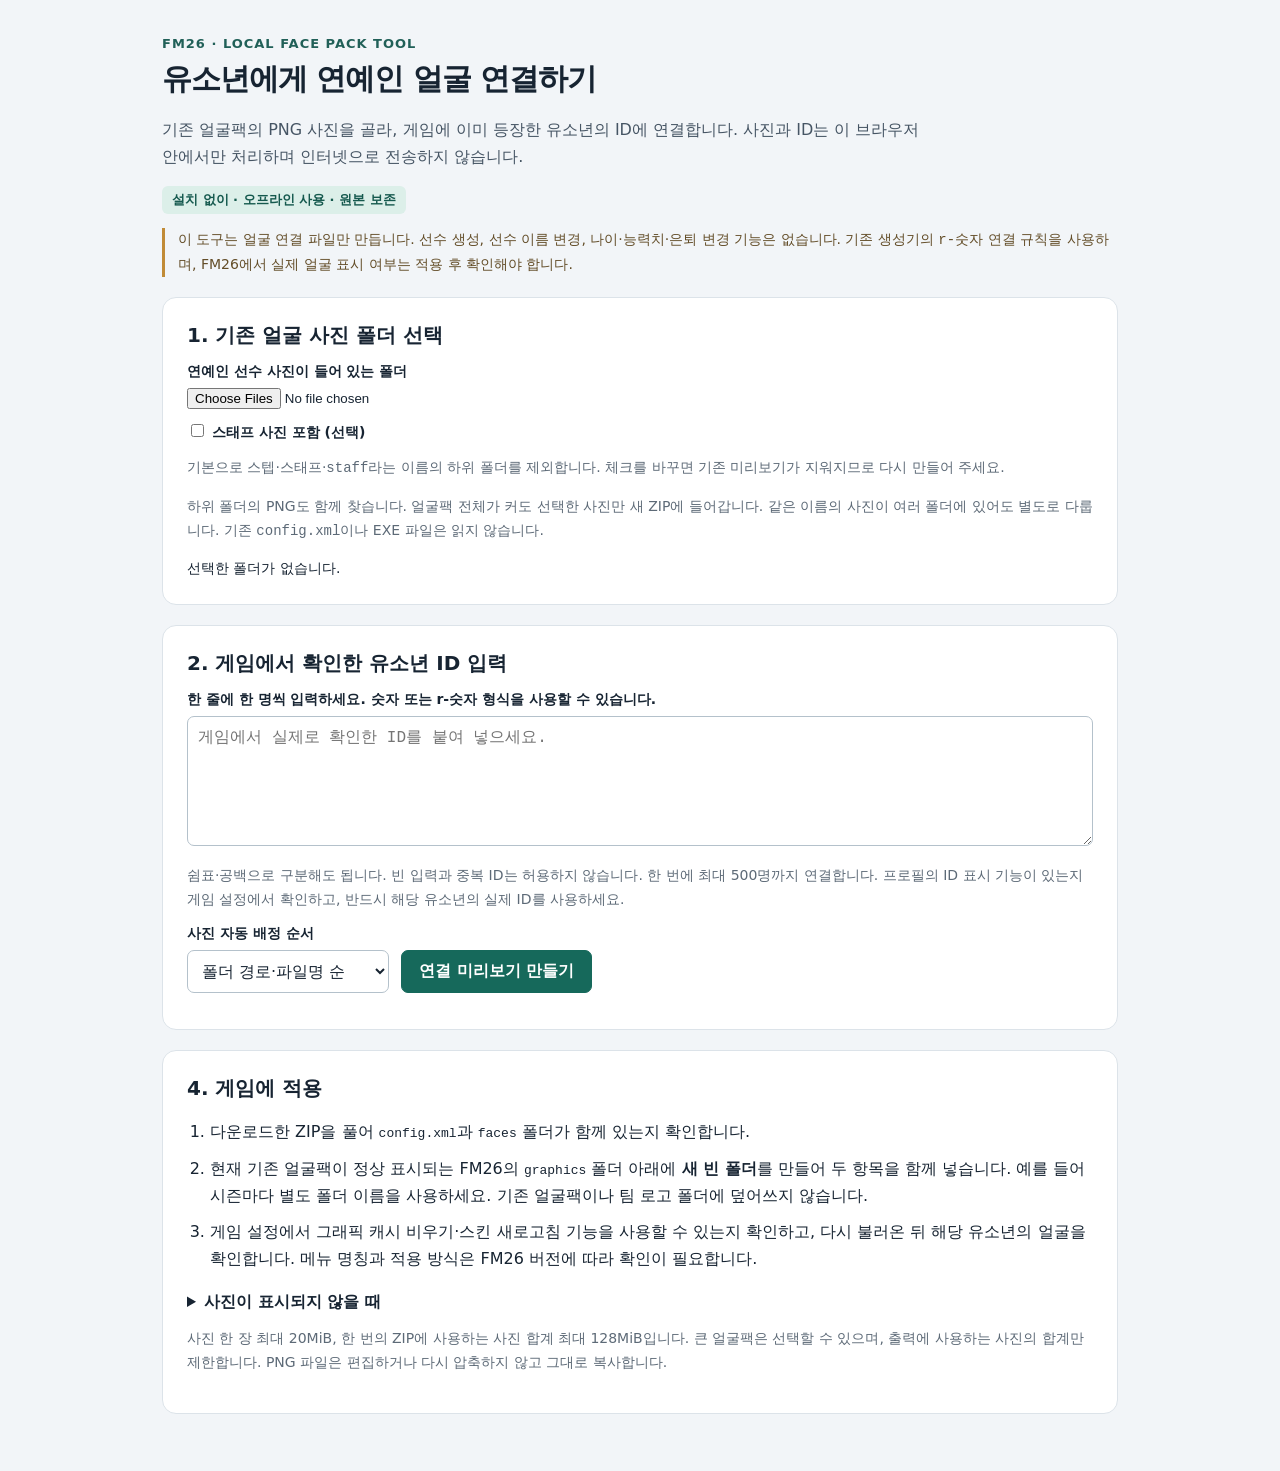
==== web/face.html @ f47c6955 "Add persistent career tools and long-play XML variants" ====
<!doctype html>
<html lang="ko">
<head>
  <meta charset="utf-8">
  <meta name="viewport" content="width=device-width,initial-scale=1">
  <meta http-equiv="Content-Security-Policy" content="default-src 'none'; script-src 'self'; style-src 'unsafe-inline'; img-src blob:; connect-src 'none'; object-src 'none'; base-uri 'none'; form-action 'none'">
  <title>FM26 유소년 얼굴 연결 도우미</title>
  <style>
    :root { color-scheme: light; font-family: system-ui,-apple-system,'Malgun Gothic',sans-serif; color:#172432; background:#f2f5f8; }
    * { box-sizing:border-box; } body { margin:0; } main { max-width:1000px; margin:auto; padding:36px 22px 60px; }
    h1 { font-size:30px; margin:8px 0 12px; letter-spacing:-1px; } h2 { font-size:20px; margin:0 0 14px; }
    p { line-height:1.7; } .eyebrow { color:#216058; font-weight:750; font-size:13px; letter-spacing:1px; }
    .intro { color:#465564; max-width:760px; } .badge { display:inline-block; background:#dcefe9; color:#15594e; border-radius:6px; padding:5px 10px; font-size:13px; font-weight:650; }
    section { background:white; border:1px solid #dce3e9; border-radius:14px; padding:24px; margin-top:20px; }
    label { display:block; font-size:14px; font-weight:650; margin:12px 0 7px; } input[type=file] { display:block; max-width:100%; }
    textarea,select,input[type=search] { font:inherit; border:1px solid #b4c1cb; border-radius:7px; padding:10px; background:white; color:#172432; }
    textarea { width:100%; min-height:130px; resize:vertical; font-family:ui-monospace,monospace; }
    button { font:inherit; font-weight:650; background:#16695b; border:1px solid #16695b; color:white; border-radius:7px; padding:10px 17px; cursor:pointer; }
    button:hover { background:#0e5146; } button:disabled { cursor:default; opacity:.45; } button.secondary { background:white; color:#244a56; border-color:#b4c1cb; }
    button.secondary:hover { background:#eef4f6; } button.small { padding:7px 12px; font-size:13px; }
    :focus-visible { outline:3px solid #b57600; outline-offset:3px; } .muted { color:#5d6a77; font-size:14px; line-height:1.7; }
    .note { border-left:3px solid #c18b37; padding-left:13px; color:#634d28; font-size:14px; }
    .controls { display:flex; flex-wrap:wrap; gap:12px; align-items:end; } .controls label { margin-top:0; }
    .status { margin:12px 0 0; font-size:14px; white-space:pre-wrap; line-height:1.6; } .error { color:#ac2c2c; } .ok { color:#166251; }
    #mappingList { list-style:none; margin:15px 0; padding:0; display:grid; grid-template-columns:repeat(auto-fit,minmax(280px,1fr)); gap:10px; }
    .mapping { display:flex; align-items:center; gap:14px; border:1px solid #dce3e9; border-radius:9px; padding:12px; min-width:0; }
    .portrait { width:68px; height:78px; flex-shrink:0; object-fit:contain; background:#edf1f4; border-radius:5px; }
    .placeholder { display:flex; align-items:center; justify-content:center; color:#697783; font-size:12px; text-align:center; }
    .mappingInfo { flex:1; min-width:0; } .mappingInfo strong { display:block; font-size:14px; } .filename { overflow-wrap:anywhere; font-size:12px; color:#5d6a77; margin:5px 0 8px; }
    .download { display:flex; align-items:center; gap:14px; flex-wrap:wrap; } .download p { margin:0; }
    details { margin-top:20px; } summary { cursor:pointer; font-weight:650; } ol { padding-left:23px; } li { margin:9px 0; line-height:1.7; } code { overflow-wrap:anywhere; }
    dialog { border:1px solid #bac7d0; border-radius:13px; width:min(900px,94vw); max-height:90vh; padding:20px; }
    dialog::backdrop { background:#142331a6; } .dialogTop { display:flex; align-items:center; justify-content:space-between; gap:15px; }
    .dialogTop h2 { margin:0; } #photoSearch { width:100%; margin:12px 0; }
    #photoGrid { display:grid; grid-template-columns:repeat(auto-fill,minmax(120px,1fr)); gap:10px; margin:14px 0; }
    .photoOption { padding:7px; min-width:0; color:#172432; border-color:#cdd7de; background:#fff; }
    .photoOption:hover { background:#eef5f3; } .photoOption img { width:100%; height:110px; object-fit:contain; background:#edf1f4; }
    .photoOption span { display:block; overflow-wrap:anywhere; font-size:11px; font-weight:400; margin-top:5px; }
    [hidden] { display:none !important; } @media(max-width:600px) { main { padding:24px 14px 45px; } section { padding:18px; } h1 { font-size:25px; } }
  </style>
  <script src="core.js" defer></script>
  <script src="app.js" defer></script>
</head>
<body>
<main>
  <div class="eyebrow">FM26 · LOCAL FACE PACK TOOL</div>
  <h1>유소년에게 연예인 얼굴 연결하기</h1>
  <p class="intro">기존 얼굴팩의 PNG 사진을 골라, 게임에 이미 등장한 유소년의 ID에 연결합니다. 사진과 ID는 이 브라우저 안에서만 처리하며 인터넷으로 전송하지 않습니다.</p>
  <span class="badge">설치 없이 · 오프라인 사용 · 원본 보존</span>
  <p class="note">이 도구는 얼굴 연결 파일만 만듭니다. 선수 생성, 선수 이름 변경, 나이·능력치·은퇴 변경 기능은 없습니다. 기존 생성기의 <code>r-숫자</code> 연결 규칙을 사용하며, FM26에서 실제 얼굴 표시 여부는 적용 후 확인해야 합니다.</p>

  <section>
    <h2>1. 기존 얼굴 사진 폴더 선택</h2>
    <label for="photoFolder">연예인 선수 사진이 들어 있는 폴더</label>
    <input type="file" id="photoFolder" webkitdirectory directory multiple accept="image/png,.png">
    <label for="includeStaff"><input type="checkbox" id="includeStaff"> 스태프 사진 포함 (선택)</label>
    <p class="muted">기본으로 <code>스텝</code>·<code>스태프</code>·<code>staff</code>라는 이름의 하위 폴더를 제외합니다. 체크를 바꾸면 기존 미리보기가 지워지므로 다시 만들어 주세요.</p>
    <p class="muted">하위 폴더의 PNG도 함께 찾습니다. 얼굴팩 전체가 커도 선택한 사진만 새 ZIP에 들어갑니다. 같은 이름의 사진이 여러 폴더에 있어도 별도로 다룹니다. 기존 <code>config.xml</code>이나 EXE 파일은 읽지 않습니다.</p>
    <p id="photoStatus" class="status" aria-live="polite">선택한 폴더가 없습니다.</p>
  </section>

  <section>
    <h2>2. 게임에서 확인한 유소년 ID 입력</h2>
    <label for="ids">한 줄에 한 명씩 입력하세요. 숫자 또는 r-숫자 형식을 사용할 수 있습니다.</label>
    <textarea id="ids" spellcheck="false" placeholder="게임에서 실제로 확인한 ID를 붙여 넣으세요."></textarea>
    <p class="muted">쉼표·공백으로 구분해도 됩니다. 빈 입력과 중복 ID는 허용하지 않습니다. 한 번에 최대 500명까지 연결합니다. 프로필의 ID 표시 기능이 있는지 게임 설정에서 확인하고, 반드시 해당 유소년의 실제 ID를 사용하세요.</p>
    <div class="controls">
      <div>
        <label for="sortOrder">사진 자동 배정 순서</label>
        <select id="sortOrder"><option value="path">폴더 경로·파일명 순</option><option value="name">파일명 순</option><option value="reverse">폴더 경로·파일명 역순</option></select>
      </div>
      <button id="makePreview" type="button">연결 미리보기 만들기</button>
    </div>
    <p id="inputStatus" class="status" role="alert"></p>
  </section>

  <section id="previewSection" hidden>
    <h2>3. 선수별 사진 확인</h2>
    <p id="mappingStatus" class="status" aria-live="polite"></p>
    <p class="muted">‘사진 선택’으로 각 선수의 사진을 바꿀 수 있습니다. 같은 사진을 여러 선수에게 연결할 수도 있습니다. 새 미리보기를 만들면 사진 연결을 처음부터 다시 배정합니다.</p>
    <button id="repeatAssign" class="secondary small" type="button" hidden>사진을 반복해서 빈칸 채우기</button>
    <ul id="mappingList"></ul>
    <div class="download"><button id="downloadZip" type="button" disabled>새 얼굴팩 ZIP 다운로드</button><p id="zipSummary" class="muted"></p></div>
    <p id="downloadStatus" class="status" role="status" aria-live="polite"></p>
  </section>

  <section>
    <h2>4. 게임에 적용</h2>
    <ol>
      <li>다운로드한 ZIP을 풀어 <code>config.xml</code>과 <code>faces</code> 폴더가 함께 있는지 확인합니다.</li>
      <li>현재 기존 얼굴팩이 정상 표시되는 FM26의 <code>graphics</code> 폴더 아래에 <strong>새 빈 폴더</strong>를 만들어 두 항목을 함께 넣습니다. 예를 들어 시즌마다 별도 폴더 이름을 사용하세요. 기존 얼굴팩이나 팀 로고 폴더에 덮어쓰지 않습니다.</li>
      <li>게임 설정에서 그래픽 캐시 비우기·스킨 새로고침 기능을 사용할 수 있는지 확인하고, 다시 불러온 뒤 해당 유소년의 얼굴을 확인합니다. 메뉴 명칭과 적용 방식은 FM26 버전에 따라 확인이 필요합니다.</li>
    </ol>
    <details><summary>사진이 표시되지 않을 때</summary><p class="muted">게임에서 확인한 유소년 ID가 맞는지, ZIP을 푼 뒤 config.xml 옆에 faces 폴더가 있는지, 다른 얼굴팩이 동일한 유소년 ID를 연결하고 있지는 않은지 확인하세요. 이 도구는 기존 생성기에서 확인한 r- 경로를 출력하지만, 실제 FM26 게임 적용은 별도 확인이 필요합니다. 선수 이름은 이 파일로 바뀌지 않습니다.</p></details>
    <p class="muted">사진 한 장 최대 20MiB, 한 번의 ZIP에 사용하는 사진 합계 최대 128MiB입니다. 큰 얼굴팩은 선택할 수 있으며, 출력에 사용하는 사진의 합계만 제한합니다. PNG 파일은 편집하거나 다시 압축하지 않고 그대로 복사합니다.</p>
  </section>
</main>
<dialog id="photoDialog" aria-labelledby="dialogTitle">
  <div class="dialogTop"><h2 id="dialogTitle">사진 선택</h2><button id="closeDialog" class="secondary small" type="button">닫기</button></div>
  <label for="photoSearch">파일명 또는 폴더명 검색</label><input id="photoSearch" type="search" autocomplete="off">
  <p id="searchStatus" class="muted" aria-live="polite"></p><div id="photoGrid"></div>
  <button id="morePhotos" class="secondary" type="button" hidden>다음 사진 보기</button>
</dialog>
</body>
</html>
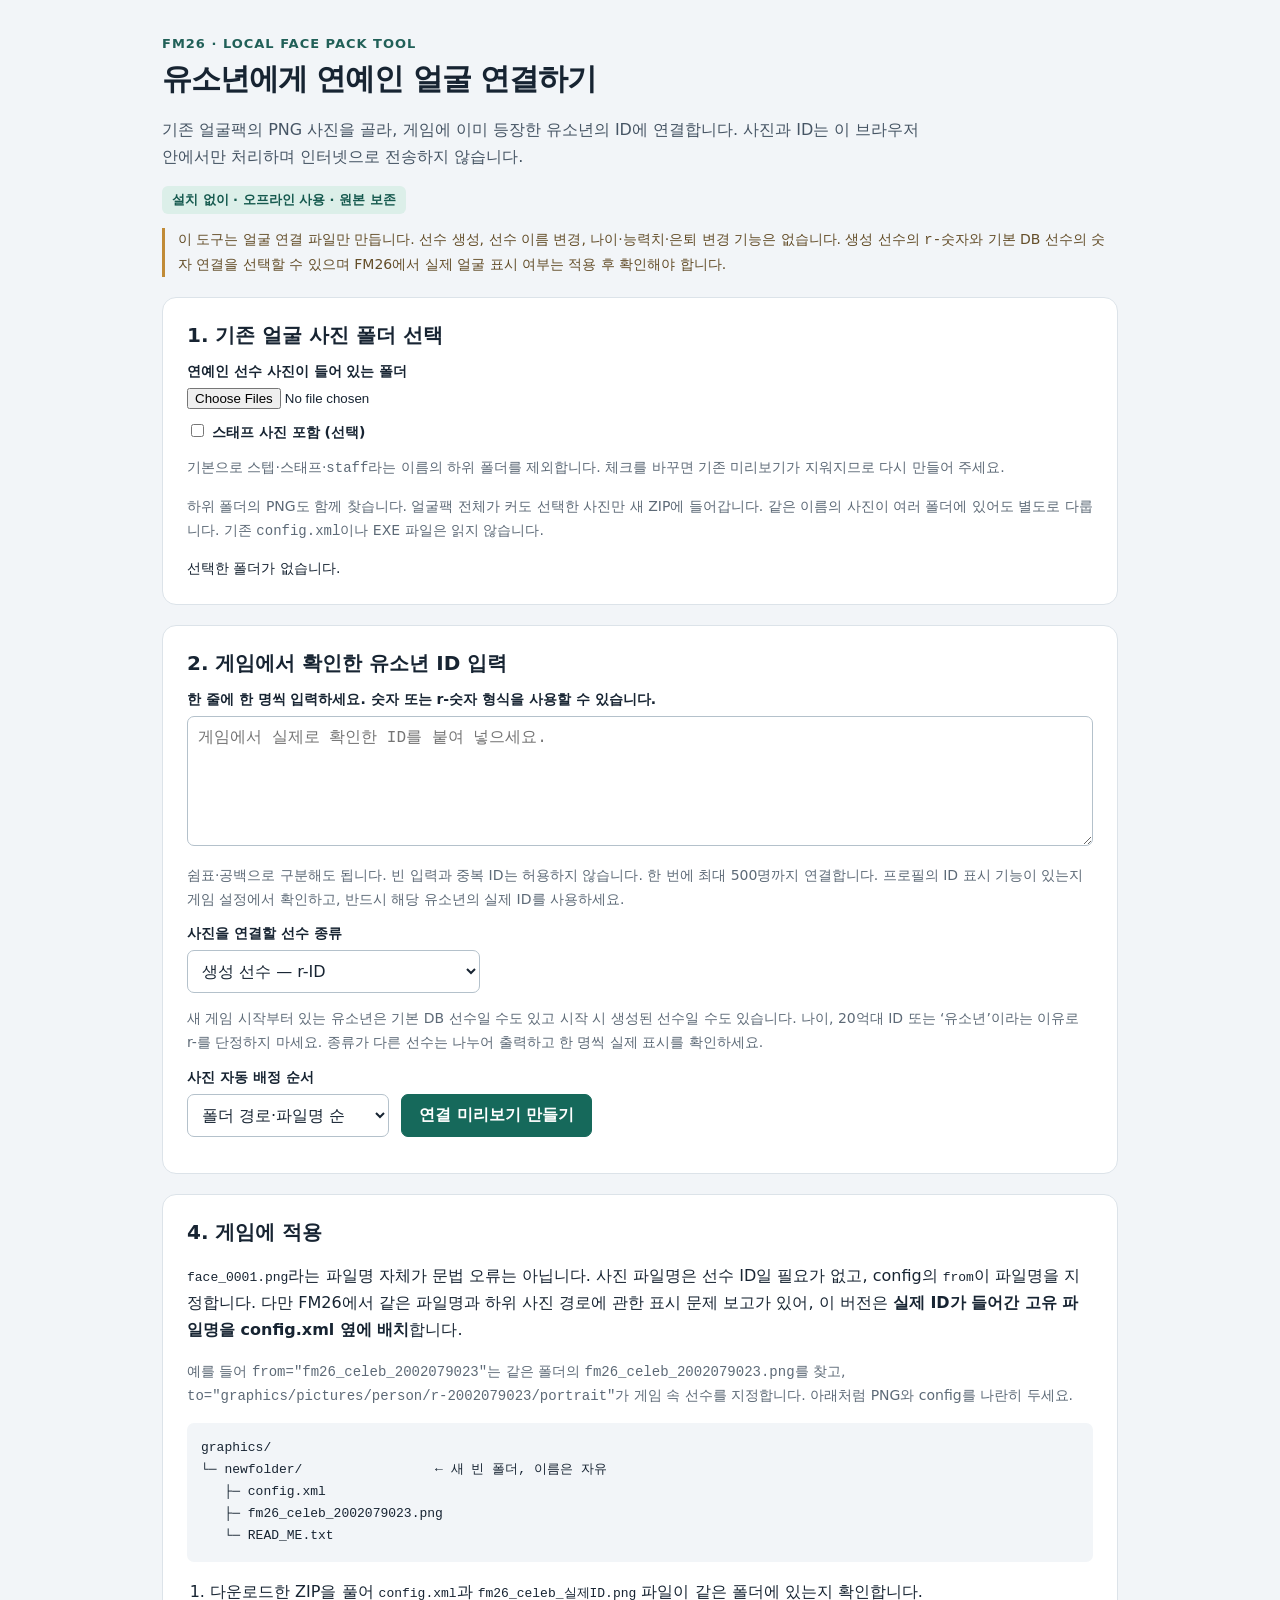
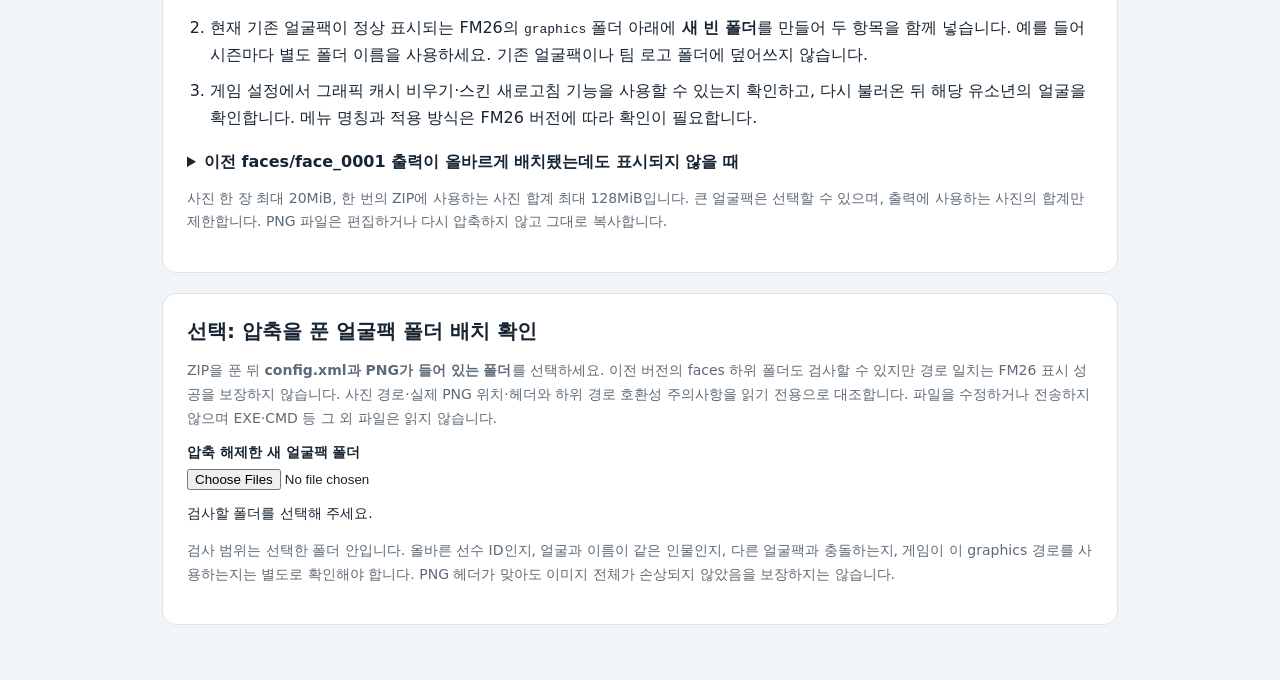
==== commit a75ad5b5: "Repair celebrity face mappings and fund long-term league careers" ====
--- a/web/face.html
+++ b/web/face.html
@@ -40,6 +40,8 @@
   </style>
   <script src="core.js" defer></script>
   <script src="app.js" defer></script>
+  <script src="layout-core.js" defer></script>
+  <script src="layout-app.js" defer></script>
 </head>
 <body>
 <main>
@@ -47,7 +49,7 @@
   <h1>유소년에게 연예인 얼굴 연결하기</h1>
   <p class="intro">기존 얼굴팩의 PNG 사진을 골라, 게임에 이미 등장한 유소년의 ID에 연결합니다. 사진과 ID는 이 브라우저 안에서만 처리하며 인터넷으로 전송하지 않습니다.</p>
   <span class="badge">설치 없이 · 오프라인 사용 · 원본 보존</span>
-  <p class="note">이 도구는 얼굴 연결 파일만 만듭니다. 선수 생성, 선수 이름 변경, 나이·능력치·은퇴 변경 기능은 없습니다. 기존 생성기의 <code>r-숫자</code> 연결 규칙을 사용하며, FM26에서 실제 얼굴 표시 여부는 적용 후 확인해야 합니다.</p>
+  <p class="note">이 도구는 얼굴 연결 파일만 만듭니다. 선수 생성, 선수 이름 변경, 나이·능력치·은퇴 변경 기능은 없습니다. 생성 선수의 <code>r-숫자</code>와 기본 DB 선수의 숫자 연결을 선택할 수 있으며 FM26에서 실제 얼굴 표시 여부는 적용 후 확인해야 합니다.</p>
 
   <section>
     <h2>1. 기존 얼굴 사진 폴더 선택</h2>
@@ -64,6 +66,9 @@
     <label for="ids">한 줄에 한 명씩 입력하세요. 숫자 또는 r-숫자 형식을 사용할 수 있습니다.</label>
     <textarea id="ids" spellcheck="false" placeholder="게임에서 실제로 확인한 ID를 붙여 넣으세요."></textarea>
     <p class="muted">쉼표·공백으로 구분해도 됩니다. 빈 입력과 중복 ID는 허용하지 않습니다. 한 번에 최대 500명까지 연결합니다. 프로필의 ID 표시 기능이 있는지 게임 설정에서 확인하고, 반드시 해당 유소년의 실제 ID를 사용하세요.</p>
+    <label for="targetType">사진을 연결할 선수 종류</label>
+    <select id="targetType"><option value="generated">생성 선수 — r-ID</option><option value="database">기본 데이터베이스 선수 — 숫자 ID</option></select>
+    <p class="muted">새 게임 시작부터 있는 유소년은 기본 DB 선수일 수도 있고 시작 시 생성된 선수일 수도 있습니다. 나이, 20억대 ID 또는 ‘유소년’이라는 이유로 r-를 단정하지 마세요. 종류가 다른 선수는 나누어 출력하고 한 명씩 실제 표시를 확인하세요.</p>
     <div class="controls">
       <div>
         <label for="sortOrder">사진 자동 배정 순서</label>
@@ -86,13 +91,30 @@
 
   <section>
     <h2>4. 게임에 적용</h2>
+    <p><code>face_0001.png</code>라는 파일명 자체가 문법 오류는 아닙니다. 사진 파일명은 선수 ID일 필요가 없고, config의 <code>from</code>이 파일명을 지정합니다. 다만 FM26에서 같은 파일명과 하위 사진 경로에 관한 표시 문제 보고가 있어, 이 버전은 <strong>실제 ID가 들어간 고유 파일명을 config.xml 옆에 배치</strong>합니다.</p>
+    <p class="muted">예를 들어 <code>from="fm26_celeb_2002079023"</code>는 같은 폴더의 <code>fm26_celeb_2002079023.png</code>를 찾고, <code>to="graphics/pictures/person/r-2002079023/portrait"</code>가 게임 속 선수를 지정합니다. 아래처럼 PNG와 config를 나란히 두세요.</p>
+    <pre style="overflow:auto;line-height:1.7;background:#f2f5f8;padding:14px;border-radius:7px">graphics/
+└─ newfolder/                 ← 새 빈 폴더, 이름은 자유
+   ├─ config.xml
+   ├─ fm26_celeb_2002079023.png
+   └─ READ_ME.txt</pre>
     <ol>
-      <li>다운로드한 ZIP을 풀어 <code>config.xml</code>과 <code>faces</code> 폴더가 함께 있는지 확인합니다.</li>
+      <li>다운로드한 ZIP을 풀어 <code>config.xml</code>과 <code>fm26_celeb_실제ID.png</code> 파일이 같은 폴더에 있는지 확인합니다.</li>
       <li>현재 기존 얼굴팩이 정상 표시되는 FM26의 <code>graphics</code> 폴더 아래에 <strong>새 빈 폴더</strong>를 만들어 두 항목을 함께 넣습니다. 예를 들어 시즌마다 별도 폴더 이름을 사용하세요. 기존 얼굴팩이나 팀 로고 폴더에 덮어쓰지 않습니다.</li>
       <li>게임 설정에서 그래픽 캐시 비우기·스킨 새로고침 기능을 사용할 수 있는지 확인하고, 다시 불러온 뒤 해당 유소년의 얼굴을 확인합니다. 메뉴 명칭과 적용 방식은 FM26 버전에 따라 확인이 필요합니다.</li>
     </ol>
-    <details><summary>사진이 표시되지 않을 때</summary><p class="muted">게임에서 확인한 유소년 ID가 맞는지, ZIP을 푼 뒤 config.xml 옆에 faces 폴더가 있는지, 다른 얼굴팩이 동일한 유소년 ID를 연결하고 있지는 않은지 확인하세요. 이 도구는 기존 생성기에서 확인한 r- 경로를 출력하지만, 실제 FM26 게임 적용은 별도 확인이 필요합니다. 선수 이름은 이 파일로 바뀌지 않습니다.</p></details>
+    <details><summary>이전 faces/face_0001 출력이 올바르게 배치됐는데도 표시되지 않을 때</summary><p class="muted">이전 출력은 파일이 모두 있고 XML 문법이 맞아도 FM26 호환성 문제나 다른 팩의 같은 파일명 때문에 표시되지 않을 수 있습니다. 새 버전으로 다시 내보내거나, 기존 PNG를 config 옆으로 옮겨 <code>fm26_probe_2002079023.png</code>처럼 고유 이름으로 바꾸고 from도 <code>fm26_probe_2002079023</code>으로 맞춰 한 명을 시험하세요. 실제 선수 ID에 해당하는 to와 r-는 유지합니다. 이전 같은 ID 팩은 graphics 밖으로 빼고 게임을 완전히 종료한 뒤 다시 실행합니다. 이 방법의 실제 게임 결과는 확인이 필요하며 선수 이름은 바뀌지 않습니다.</p><p class="muted">참고: <a href="https://community.sports-interactive.com/forums/topic/594605-regen-faces-fm26/">FM26 생성 선수 사진의 하위 경로 문제 보고</a> · <a href="https://community.sports-interactive.com/forums/topic/593885-fm26-updates-to-custom-graphics/">FM26 사용자 그래픽과 고유 파일명 안내</a></p></details>
     <p class="muted">사진 한 장 최대 20MiB, 한 번의 ZIP에 사용하는 사진 합계 최대 128MiB입니다. 큰 얼굴팩은 선택할 수 있으며, 출력에 사용하는 사진의 합계만 제한합니다. PNG 파일은 편집하거나 다시 압축하지 않고 그대로 복사합니다.</p>
+  </section>
+
+  <section aria-labelledby="layoutTitle">
+    <h2 id="layoutTitle">선택: 압축을 푼 얼굴팩 폴더 배치 확인</h2>
+    <p class="muted">ZIP을 푼 뒤 <strong>config.xml과 PNG가 들어 있는 폴더</strong>를 선택하세요. 이전 버전의 faces 하위 폴더도 검사할 수 있지만 경로 일치는 FM26 표시 성공을 보장하지 않습니다. 사진 경로·실제 PNG 위치·헤더와 하위 경로 호환성 주의사항을 읽기 전용으로 대조합니다. 파일을 수정하거나 전송하지 않으며 EXE·CMD 등 그 외 파일은 읽지 않습니다.</p>
+    <label for="layoutFolder">압축 해제한 새 얼굴팩 폴더</label>
+    <input type="file" id="layoutFolder" webkitdirectory directory multiple>
+    <p id="layoutStatus" class="status" aria-live="polite">검사할 폴더를 선택해 주세요.</p>
+    <div id="layoutResults" hidden></div>
+    <p class="muted">검사 범위는 선택한 폴더 안입니다. 올바른 선수 ID인지, 얼굴과 이름이 같은 인물인지, 다른 얼굴팩과 충돌하는지, 게임이 이 graphics 경로를 사용하는지는 별도로 확인해야 합니다. PNG 헤더가 맞아도 이미지 전체가 손상되지 않았음을 보장하지는 않습니다.</p>
   </section>
 </main>
 <dialog id="photoDialog" aria-labelledby="dialogTitle">
